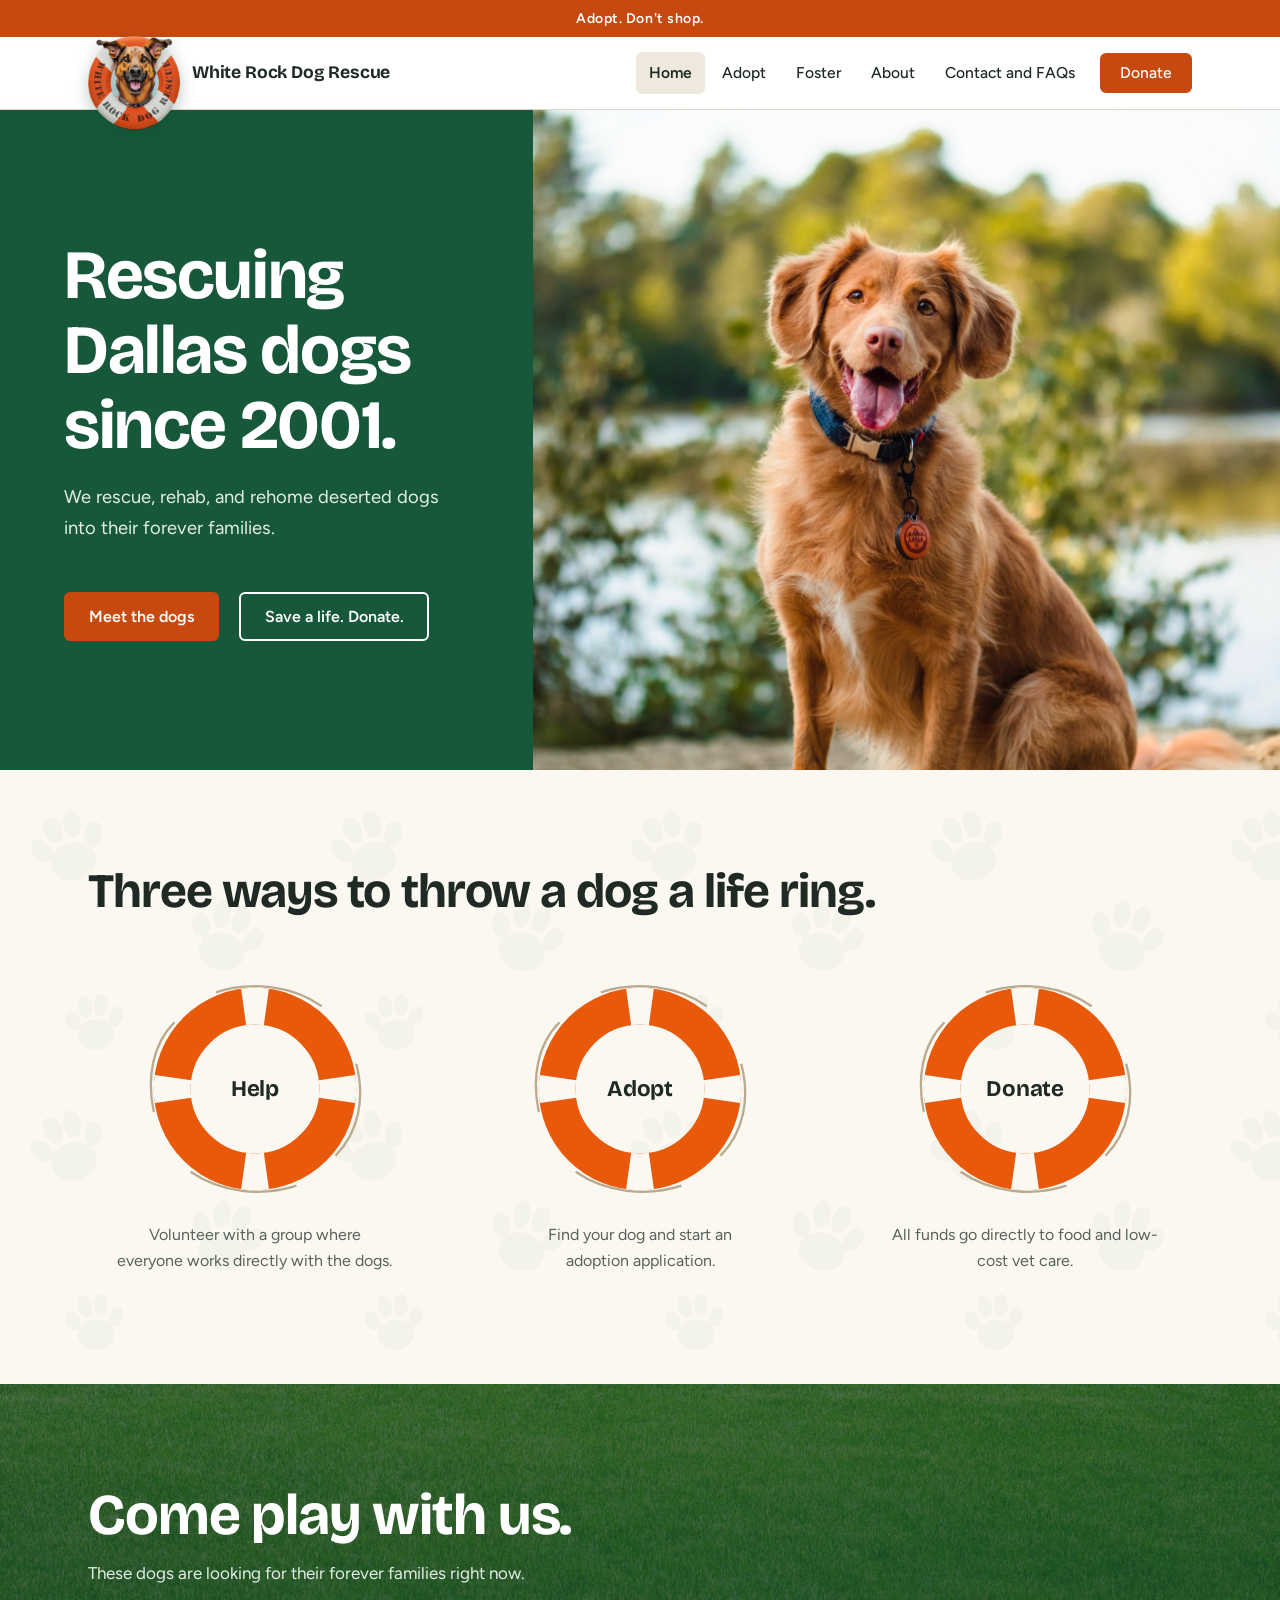
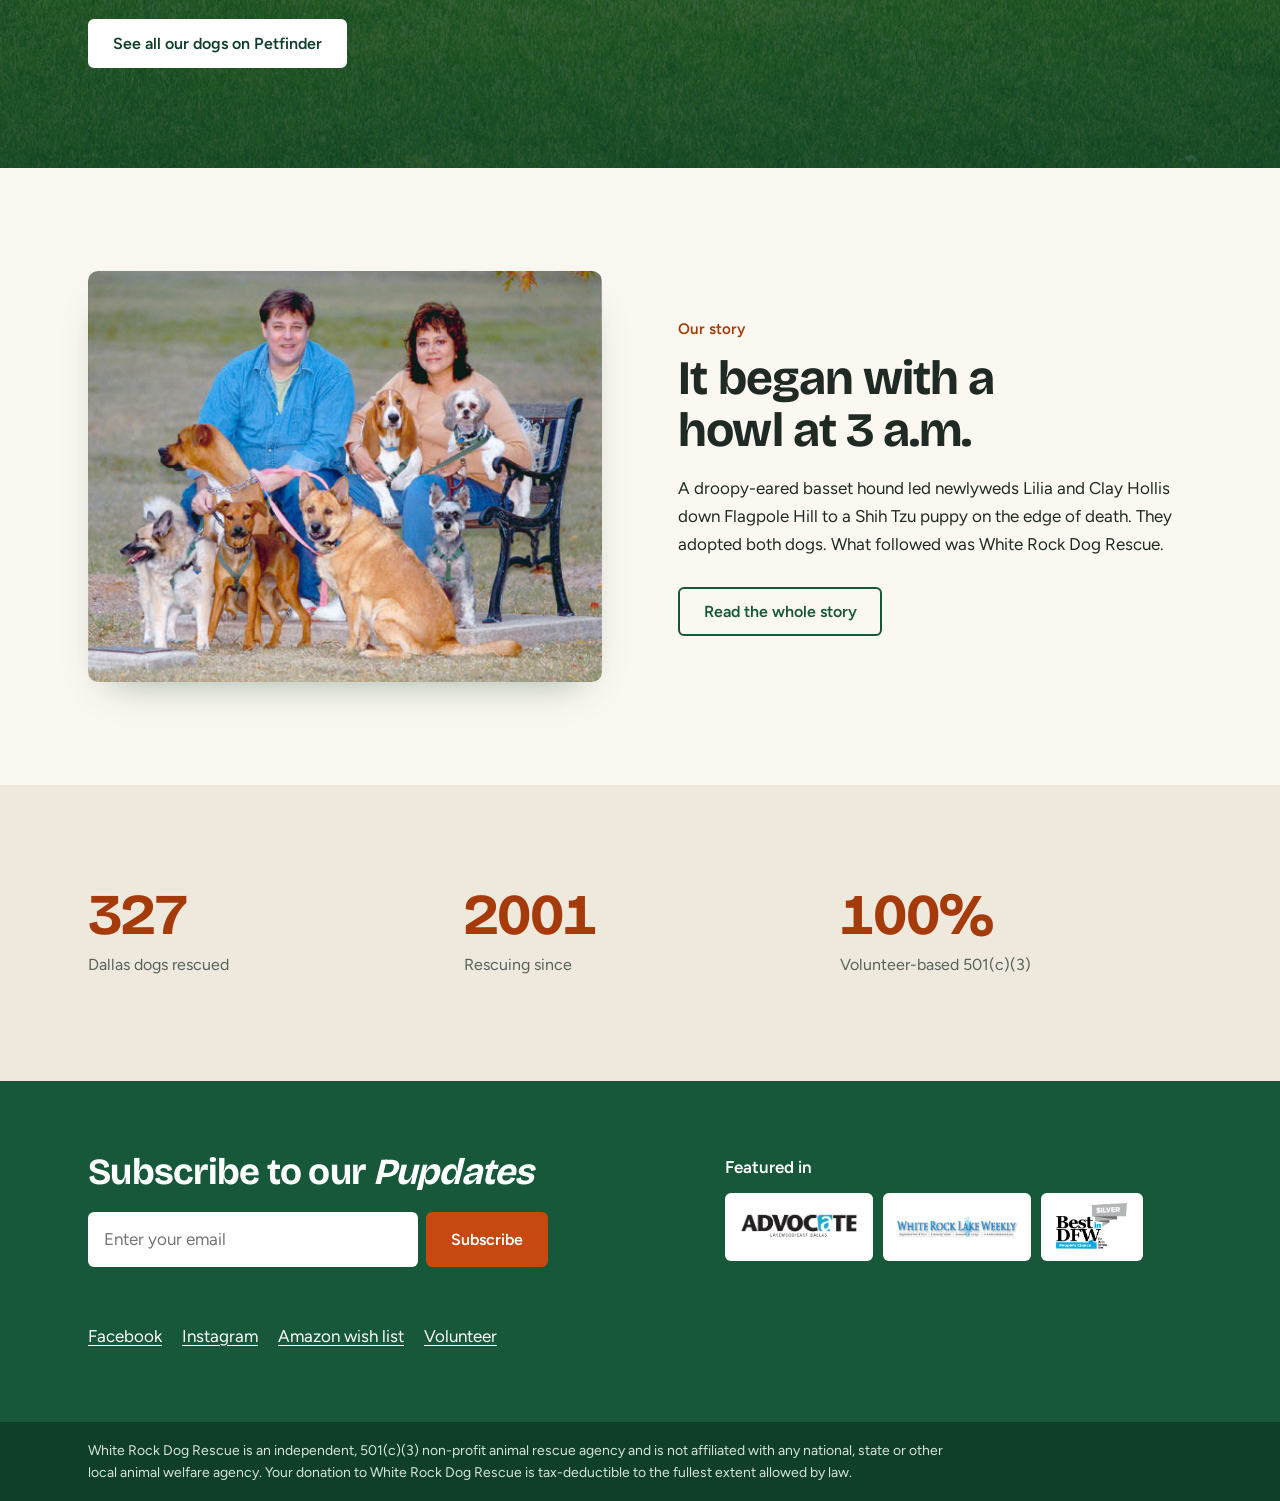
==== index.html @ 1a0a94f7 "feat: add White Rock Dog Rescue website Co-Authored-By: Claude Opus 5.5 <noreply@anthropic.com>" ====
<!doctype html>
<html lang="en">
<head>
<meta charset="utf-8">
<meta name="viewport" content="width=device-width, initial-scale=1">
<title>White Rock Dog Rescue | Dallas Dog Rescue | Dallas, TX</title>
<meta name="description" content="100% volunteer Dallas dog rescue since 2001. We rescue, rehab, and rehome deserted dogs from around White Rock Lake.">
<meta property="og:title" content="White Rock Dog Rescue | Dallas Dog Rescue | Dallas, TX">
<meta property="og:description" content="100% volunteer Dallas dog rescue since 2001. We rescue, rehab, and rehome deserted dogs from around White Rock Lake.">
<meta property="og:image" content="https://www.whiterockdog.org/assets/hero-dog.jpg">
<link rel="icon" href="assets/favicon.png">
<link rel="preconnect" href="https://fonts.googleapis.com">
<link rel="preconnect" href="https://fonts.gstatic.com" crossorigin>
<link rel="stylesheet" href="https://fonts.googleapis.com/css2?family=Bricolage+Grotesque:opsz,wght@12..96,600;12..96,700&family=Figtree:ital,wght@0,400;0,500;0,600;1,400&display=swap">
<link rel="stylesheet" href="assets/styles.css">
</head>
<body>
<a class="skip" href="#main">Skip to main content</a>
<div class="topbar"><a href="adopt.html">Adopt. Don't shop.</a></div>
<header class="site-header">
  <div class="wrap nav-row">
    <a class="brand" href="index.html"><img src="assets/logo.png" width="240" height="246" alt="White Rock Dog Rescue logo: a smiling shepherd mix inside an orange life ring"><span>White Rock Dog Rescue</span></a>
    <button class="menu-btn" type="button" aria-expanded="false" aria-controls="site-nav">Menu</button>
    <nav class="nav" id="site-nav" aria-label="Main"><a href="index.html" aria-current="page">Home</a><a href="adopt.html">Adopt</a><a href="foster.html">Foster</a><a href="about.html">About</a><a href="contact.html">Contact and FAQs</a><a class="btn" href="donate.html">Donate</a></nav>
  </div>
</header>
<main id="main">
<section class="hero">
  <div class="hero-copy">
    <h1>Rescuing Dallas dogs since 2001.</h1>
    <p>We rescue, rehab, and rehome deserted dogs into their forever families.</p>
    <div class="actions"><a class="btn" href="adopt.html">Meet the dogs</a><a class="btn btn-line" href="donate.html">Save a life. Donate.</a></div>
  </div>
  <div class="hero-photo"><img src="assets/hero-dog.jpg" width="2200" height="1335" alt="A smiling golden-red dog sitting on the shore of a lake" fetchpriority="high"></div>
</section>
<section class="rings pawed">
  <div class="wrap">
    <h2 class="rings-intro">Three ways to throw a dog a life ring.</h2>
    <div class="ring-grid">
      <a class="ring-link" href="volunteer.html"><div class="ring"><svg viewBox="0 0 200 200" aria-hidden="true"><path d="M30 42C10 62 6 92 12 120M170 158c20-20 26-50 18-80M44 172c26 18 62 22 92 12M158 28C132 10 96 6 66 16" fill="none" stroke="#b9a98f" stroke-width="2"/><circle cx="100" cy="100" r="72" fill="none" stroke="#e8590c" stroke-width="32"/><g fill="none" stroke="#fbf8f1" stroke-width="32" stroke-dasharray="20 93.1"><circle cx="100" cy="100" r="72" pathLength="452.4" stroke-dashoffset="10"/></g></svg><b>Help</b></div><p>Volunteer with a group where everyone works directly with the dogs.</p></a>
      <a class="ring-link" href="adopt.html"><div class="ring"><svg viewBox="0 0 200 200" aria-hidden="true"><path d="M30 42C10 62 6 92 12 120M170 158c20-20 26-50 18-80M44 172c26 18 62 22 92 12M158 28C132 10 96 6 66 16" fill="none" stroke="#b9a98f" stroke-width="2"/><circle cx="100" cy="100" r="72" fill="none" stroke="#e8590c" stroke-width="32"/><g fill="none" stroke="#fbf8f1" stroke-width="32" stroke-dasharray="20 93.1"><circle cx="100" cy="100" r="72" pathLength="452.4" stroke-dashoffset="10"/></g></svg><b>Adopt</b></div><p>Find your dog and start an adoption application.</p></a>
      <a class="ring-link" href="donate.html"><div class="ring"><svg viewBox="0 0 200 200" aria-hidden="true"><path d="M30 42C10 62 6 92 12 120M170 158c20-20 26-50 18-80M44 172c26 18 62 22 92 12M158 28C132 10 96 6 66 16" fill="none" stroke="#b9a98f" stroke-width="2"/><circle cx="100" cy="100" r="72" fill="none" stroke="#e8590c" stroke-width="32"/><g fill="none" stroke="#fbf8f1" stroke-width="32" stroke-dasharray="20 93.1"><circle cx="100" cy="100" r="72" pathLength="452.4" stroke-dashoffset="10"/></g></svg><b>Donate</b></div><p>All funds go directly to food and low-cost vet care.</p></a>
    </div>
  </div>
</section>
<section class="grass play">
  <div class="wrap">
    <h2>Come play with us.</h2>
    <p class="play-lead">These dogs are looking for their forever families right now.</p>
    <div class="pet-panel"><pet-scroller s3Url="https://dbw3zep4prcju.cloudfront.net/" apiBase="https://psl.petfinder.com/graphql" organization='["TX1765"]' status="adoptable" petfinderUrl="https://www.petfinder.com/" hideBreed="false" limit="4" petListTitle=""></pet-scroller></div>
<script src="https://www.petfinder.com/pet-scroller.bundle.js"></script>
    <div class="actions"><a class="btn btn-light" href="https://www.petfinder.com/search/pets-for-adoption/?shelter_id%5B0%5D=TX1765&amp;sort%5B0%5D=recently_added">See all our dogs on Petfinder</a></div>
  </div>
</section>
<section class="section">
  <div class="wrap split">
    <figure><img src="assets/hollis-crew.jpg" width="550" height="441" alt="Clay and Lilia Hollis on a park bench surrounded by their seven dogs" loading="lazy"></figure>
    <div>
      <p class="eyebrow">Our story</p>
      <h2>It began with a howl at 3 a.m.</h2>
      <p>A droopy-eared basset hound led newlyweds Lilia and Clay Hollis down Flagpole Hill to a Shih Tzu puppy on the edge of death. They adopted both dogs. What followed was White Rock Dog Rescue.</p>
      <div class="actions"><a class="btn btn-line" href="about.html">Read the whole story</a></div>
    </div>
  </div>
</section>
<section class="section alt">
  <div class="wrap">
    <ul class="stats">
      <li><div>327</div><span>Dallas dogs rescued</span></li>
      <li><div>2001</div><span>Rescuing since</span></li>
      <li><div>100%</div><span>Volunteer-based 501(c)(3)</span></li>
    </ul>
  </div>
</section>
</main>
<footer class="site-footer">
  <div class="wrap foot-main">
    <div>
      <h2>Subscribe to our <em>Pupdates</em></h2>
      <form class="sub-form">
        <input type="email" name="email" required placeholder="Enter your email" aria-label="Email address" autocomplete="email">
        <button class="btn" type="submit">Subscribe</button>
      </form>
      <p class="sub-note" role="status"></p>
      <div class="foot-links">
        <a href="https://www.facebook.com/whiterockdog">Facebook</a>
        <a href="https://www.instagram.com/whiterockdog">Instagram</a>
        <a href="https://www.amazon.com/hz/wishlist/ls/352WGH3NN4G8F?ref_=wl_share">Amazon wish list</a>
        <a href="volunteer.html">Volunteer</a>
      </div>
    </div>
    <div>
      <p class="press-title">Featured in</p>
      <div class="press">
        <a href="https://lakewood.advocatemag.com/lilia-hollis/"><img src="assets/press-advocate.jpg" width="577" height="181" alt="Lakewood Advocate" loading="lazy"></a>
        <a href="https://whiterocklakeweekly.com/vol-14-no-35-september-1-7-2023/"><img src="assets/press-weekly.jpg" width="700" height="134" alt="White Rock Lake Weekly" loading="lazy"></a>
        <span><img src="assets/press-dmn.jpg" width="239" height="160" alt="Best in DFW silver award, Dallas Morning News" loading="lazy"></span>
      </div>
    </div>
  </div>
  <div class="legal"><div class="wrap"><p>White Rock Dog Rescue is an independent, 501(c)(3) non-profit animal rescue agency and is not affiliated with any national, state or other local animal welfare agency. Your donation to White Rock Dog Rescue is tax-deductible to the fullest extent allowed by law.</p></div></div>
</footer>
<script src="assets/site.js"></script>

</body>
</html>
---- assets/styles.css ----
:root {
  --orange: #c8490f;
  --orange-dark: #a53a0a;
  --ring: #e8590c;
  --green: #17583a;
  --green-dark: #0f3f29;
  --leaf: #4e9a47;
  --cream: #fbf8f1;
  --sand: #efe9dd;
  --ink: #1e2a23;
  --muted: #56625a;
  --line: #ddd6c7;
  --display: "Bricolage Grotesque", Georgia, serif;
  --body: "Figtree", system-ui, sans-serif;
  --gutter: clamp(16px, 4vw, 48px);
  --shadow: 0 18px 40px -22px rgb(15 63 41 / 0.45);
}

*, *::before, *::after { box-sizing: border-box; }
html { scroll-behavior: smooth; -webkit-text-size-adjust: 100%; }
body { margin: 0; background: var(--cream); color: var(--ink); font: 400 1.0625rem/1.65 var(--body); }
img { display: block; max-width: 100%; height: auto; }
h1, h2, h3 { margin: 0; font-family: var(--display); font-weight: 700; line-height: 1.08; letter-spacing: -0.02em; text-wrap: balance; }
h2 { font-size: clamp(1.9rem, 4vw, 3rem); }
h3 { font-size: 1.25rem; letter-spacing: -0.01em; line-height: 1.25; }
p { margin: 0 0 1.1em; text-wrap: pretty; }
p:last-child { margin-bottom: 0; }
a { color: var(--green); text-underline-offset: 3px; }
a:hover { color: var(--orange-dark); }
:focus-visible { outline: 3px solid var(--ring); outline-offset: 3px; border-radius: 2px; }

.wrap { width: min(100%, 1200px); margin-inline: auto; padding-inline: var(--gutter); }
.narrow { max-width: 68ch; }
.skip { position: absolute; left: 16px; top: -60px; z-index: 30; padding: 10px 16px; background: #fff; color: var(--ink); }
.skip:focus { top: 8px; }
.eyebrow { margin-bottom: 0.7rem; color: var(--orange-dark); font-size: 0.95rem; font-weight: 600; }

.btn { display: inline-block; padding: 0.8em 1.45em; border: 2px solid var(--orange); border-radius: 6px; background: var(--orange); color: #fff; font: 600 1rem/1.2 var(--body); text-decoration: none; cursor: pointer; transition: background-color 0.2s, border-color 0.2s, color 0.2s, transform 0.2s; }
.btn:hover { background: var(--orange-dark); border-color: var(--orange-dark); color: #fff; transform: translateY(-1px); }
.btn:active { transform: translateY(1px); }
.btn-line { background: transparent; border-color: currentColor; color: var(--green); }
.btn-line:hover { background: var(--green); border-color: var(--green); }
.btn-light { background: #fff; border-color: #fff; color: var(--green-dark); }
.btn-light:hover { background: var(--sand); border-color: var(--sand); color: var(--green-dark); }
.actions { display: flex; flex-wrap: wrap; align-items: center; gap: 12px 20px; margin-top: 1.8rem; }

/* Header */
.topbar { background: var(--orange); color: #fff; text-align: center; font-size: 0.875rem; font-weight: 600; letter-spacing: 0.04em; }
.topbar a { display: block; padding: 7px 16px; color: #fff; text-decoration: none; }
.topbar a:hover { color: #fff; text-decoration: underline; }
.site-header { position: sticky; top: 0; z-index: 20; background: #fff; border-bottom: 1px solid var(--line); }
.nav-row { position: relative; display: flex; align-items: center; justify-content: space-between; min-height: 72px; gap: 16px; }
.brand { display: flex; align-items: center; gap: 12px; color: var(--ink); text-decoration: none; }
.brand img { width: 92px; height: auto; margin-block: -6px -26px; filter: drop-shadow(0 6px 8px rgb(15 63 41 / 0.28)); position: relative; z-index: 1; }
.brand span { font: 700 1.1rem/1.1 var(--display); letter-spacing: -0.01em; }
.nav { display: flex; align-items: center; gap: 4px; }
.nav a { padding: 8px 13px; border-radius: 6px; color: var(--ink); font-size: 0.975rem; font-weight: 500; text-decoration: none; transition: background-color 0.2s; }
.nav a:hover { background: var(--sand); color: var(--ink); }
.nav a[aria-current="page"] { background: var(--sand); font-weight: 600; }
.nav a.btn { margin-left: 8px; padding: 9px 18px; color: #fff; background: var(--orange); }
.nav a.btn:hover, .nav a.btn[aria-current="page"] { background: var(--orange-dark); color: #fff; }
.menu-btn { display: none; padding: 8px 14px; border: 1px solid var(--line); border-radius: 6px; background: #fff; color: var(--ink); font: 600 0.95rem var(--body); cursor: pointer; }

/* Home hero */
.hero { display: grid; grid-template-columns: minmax(0, 5fr) minmax(0, 7fr); background: var(--green); }
.hero-copy { display: flex; flex-direction: column; justify-content: center; padding: clamp(56px, 8vw, 110px) clamp(24px, 5vw, 72px); color: #fff; }
.hero h1 { font-size: clamp(2.6rem, 5.4vw, 4.6rem); }
.hero p { max-width: 34ch; margin-top: 1.2rem; font-size: 1.15rem; color: #e4efe7; }
.hero .btn-line { color: #fff; }
.hero .btn-line:hover { background: #fff; border-color: #fff; color: var(--green-dark); }
.hero-photo { min-height: min(78dvh, 660px); }
.hero-photo img { width: 100%; height: 100%; object-fit: cover; object-position: 50% 40%; }

/* Life rings */
.rings { padding: clamp(56px, 8vw, 96px) 0 clamp(64px, 9vw, 110px); }
.rings-intro { max-width: 30ch; margin-bottom: clamp(32px, 5vw, 56px); }
.ring-grid { display: grid; grid-template-columns: repeat(3, minmax(0, 1fr)); gap: clamp(24px, 4vw, 56px); }
.ring-link { display: block; color: var(--ink); text-align: center; text-decoration: none; }
.ring-link:hover { color: var(--ink); }
.ring { position: relative; width: min(100%, 230px); margin: 0 auto 1.1rem; }
.ring svg { display: block; width: 100%; height: auto; transition: transform 0.6s cubic-bezier(0.22, 1, 0.36, 1); }
.ring-link:hover svg { transform: rotate(28deg); }
.ring b { position: absolute; inset: 0; display: grid; place-items: center; font: 700 clamp(1.05rem, 2.1vw, 1.4rem) var(--display); letter-spacing: -0.01em; }
.ring-link p { max-width: 28ch; margin-inline: auto; color: var(--muted); font-size: 1rem; }

/* Grass bands */
.grass { position: relative; background: var(--green-dark) url("grass.jpg") center / cover; color: #fff; }
.grass::before { content: ""; position: absolute; inset: 0; background: linear-gradient(180deg, rgb(15 63 41 / 0.72), rgb(15 63 41 / 0.86)); }
.grass > * { position: relative; }
.page-head { padding: clamp(64px, 9vw, 112px) 0 clamp(52px, 7vw, 84px); }
.page-head h1 { font-size: clamp(3rem, 8vw, 5.5rem); }
.page-head p { max-width: 50ch; margin-top: 1rem; font-size: 1.15rem; color: #e4efe7; }
.play { padding: clamp(60px, 8vw, 100px) 0; }
.play h2 { font-size: clamp(2.2rem, 5vw, 3.6rem); }
.play-lead { max-width: 46ch; margin-top: 0.8rem; color: #e4efe7; }
.pet-panel { margin-top: 2rem; }
.pet-panel pet-scroller { display: block; max-width: 100%; color: var(--ink); }

/* Sections */
.section { padding: clamp(60px, 8vw, 104px) 0; }
.pawed { background-color: var(--cream); background-image: url("paw.svg"); background-size: 300px; }
.alt { background: var(--sand); }
.split { display: grid; grid-template-columns: minmax(0, 1fr) minmax(0, 1fr); gap: clamp(32px, 6vw, 80px); align-items: center; }
.split-top { align-items: start; }
.sticky { position: sticky; top: 104px; }
.split img, .framed { border-radius: 10px; box-shadow: var(--shadow); }
.split h2 { margin-bottom: 1.1rem; }
figure { margin: 0; }
figcaption { margin-top: 0.9rem; color: var(--muted); font-size: 0.925rem; line-height: 1.5; }

.stats { display: grid; grid-template-columns: repeat(3, minmax(0, 1fr)); gap: 24px; margin: 0; padding: 0; list-style: none; }
.stats div { font: 700 clamp(2.4rem, 5vw, 3.6rem)/1 var(--display); letter-spacing: -0.02em; color: var(--orange-dark); font-variant-numeric: tabular-nums; }
.stats span { display: block; margin-top: 0.45rem; color: var(--muted); font-size: 1rem; }

.story h2 { margin-bottom: 1.3rem; }
.story { font-size: 1.1rem; }
.pull { margin: 1.8rem 0; padding-left: 1.2rem; border-left: 4px solid var(--ring); font: 600 1.35rem/1.35 var(--display); }

.steps { margin: 1.6rem 0 0; padding: 0; list-style: none; }
.steps li { padding: 1.1rem 0; border-top: 1px solid var(--line); }
.steps h3 { margin-bottom: 0.3rem; }
.steps p { color: var(--muted); }

.faq { display: grid; grid-template-columns: repeat(2, minmax(0, 1fr)); gap: 2rem clamp(32px, 5vw, 64px); margin-top: 2.2rem; }
.faq h3 { margin-bottom: 0.4rem; }
.faq p { color: var(--muted); }

/* Forms */
label { display: block; margin-bottom: 0.35rem; font-size: 0.95rem; font-weight: 600; }
input, textarea { width: 100%; padding: 0.75em 0.9em; border: 1px solid #8f978f; border-radius: 6px; background: #fff; color: var(--ink); font: inherit; transition: border-color 0.2s, box-shadow 0.2s; }
input:focus, textarea:focus { border-color: var(--green); box-shadow: 0 0 0 3px rgb(23 88 58 / 0.2); outline: none; }
textarea { min-height: 140px; resize: vertical; }
.field { margin-bottom: 1.1rem; }
.field-row { display: grid; grid-template-columns: repeat(2, minmax(0, 1fr)); gap: 0 16px; }
.form-note { min-height: 1.5em; margin-top: 0.8rem; font-size: 0.95rem; color: var(--muted); }
.form-note.error { color: #a4231a; font-weight: 600; }
.contact-lines { margin: 0 0 1.6rem; padding: 0; list-style: none; font-size: 1.15rem; font-weight: 600; }
.contact-lines li { margin-bottom: 0.25rem; }
.link-row { display: flex; flex-wrap: wrap; gap: 8px 22px; }

.donate-card { padding: clamp(24px, 4vw, 44px); border-radius: 14px; background: #fff; box-shadow: var(--shadow); }
.donate-card h2 { margin-bottom: 0.9rem; font-size: clamp(1.8rem, 3.2vw, 2.5rem); }
.qr { width: min(100%, 300px); margin-inline: auto; }

/* Footer */
.site-footer { background: var(--green); color: #fff; }
.site-footer a { color: #fff; }
.site-footer a:hover { color: #ffd9c2; }
.foot-main { display: grid; grid-template-columns: minmax(0, 6fr) minmax(0, 5fr); gap: clamp(36px, 6vw, 80px); padding-block: clamp(48px, 6vw, 72px); }
.foot-main h2 { font-size: clamp(1.7rem, 3vw, 2.3rem); }
.foot-main em { font-style: italic; }
.sub-form { display: flex; gap: 8px; max-width: 460px; margin-top: 1.2rem; }
.sub-form input { flex: 1; min-width: 0; border-color: transparent; }
.sub-form .btn { flex: none; }
.sub-note { min-height: 1.5em; margin-top: 0.6rem; font-size: 0.95rem; color: #e4efe7; }
.press-title { margin-bottom: 0.8rem; font-weight: 600; }
.press { display: flex; flex-wrap: wrap; align-items: center; gap: 10px; }
.press a, .press span { display: grid; place-items: center; height: 68px; padding: 8px 12px; border-radius: 6px; background: #fff; transition: transform 0.2s; }
.press a:hover { transform: translateY(-2px); }
.press img { width: auto; max-width: 124px; max-height: 52px; }
.foot-links { display: flex; flex-wrap: wrap; gap: 8px 20px; margin-top: 1.4rem; }
.legal { background: var(--green-dark); color: #d6e4da; font-size: 0.875rem; line-height: 1.55; }
.legal .wrap { padding-block: 18px; }
.legal p { max-width: 95ch; }

@media (max-width: 960px) {
  .menu-btn { display: block; }
  .nav { position: absolute; top: 100%; left: 0; right: 0; display: none; flex-direction: column; align-items: stretch; padding: 10px var(--gutter) 16px; background: #fff; border-bottom: 1px solid var(--line); box-shadow: var(--shadow); }
  .nav.open { display: flex; }
  .nav a { padding: 12px; }
  .nav a.btn { margin: 6px 0 0; text-align: center; }
  .brand img { width: 74px; margin-block: -4px -18px; }
  .hero { grid-template-columns: minmax(0, 1fr); }
  .hero-photo { order: -1; min-height: 0; aspect-ratio: 3 / 2; }
  .split, .foot-main { grid-template-columns: minmax(0, 1fr); }
  .sticky { position: static; }
}

@media (max-width: 640px) {
  .brand span { font-size: 1rem; }
  .ring-grid { grid-template-columns: minmax(0, 1fr); gap: 20px; }
  .ring-link { display: grid; grid-template-columns: 84px minmax(0, 1fr); column-gap: 16px; text-align: left; }
  .ring { display: contents; }
  .ring svg { grid-row: 1 / 3; align-self: center; }
  .ring b { position: static; display: block; align-self: end; font-size: 1.3rem; }
  .ring-link p { align-self: start; max-width: none; margin: 0; }
  .qr { display: none; }
  .press { flex-wrap: nowrap; gap: 8px; }
  .press a, .press span { flex: 1 1 0; min-width: 0; height: 60px; padding: 6px 8px; }
  .press img { max-width: 100%; max-height: 46px; }
  .stats, .faq, .field-row { grid-template-columns: minmax(0, 1fr); }
  .sub-form { flex-direction: column; }
}

@media (prefers-reduced-motion: reduce) {
  html { scroll-behavior: auto; }
  *, *::before, *::after { transition: none !important; }
}
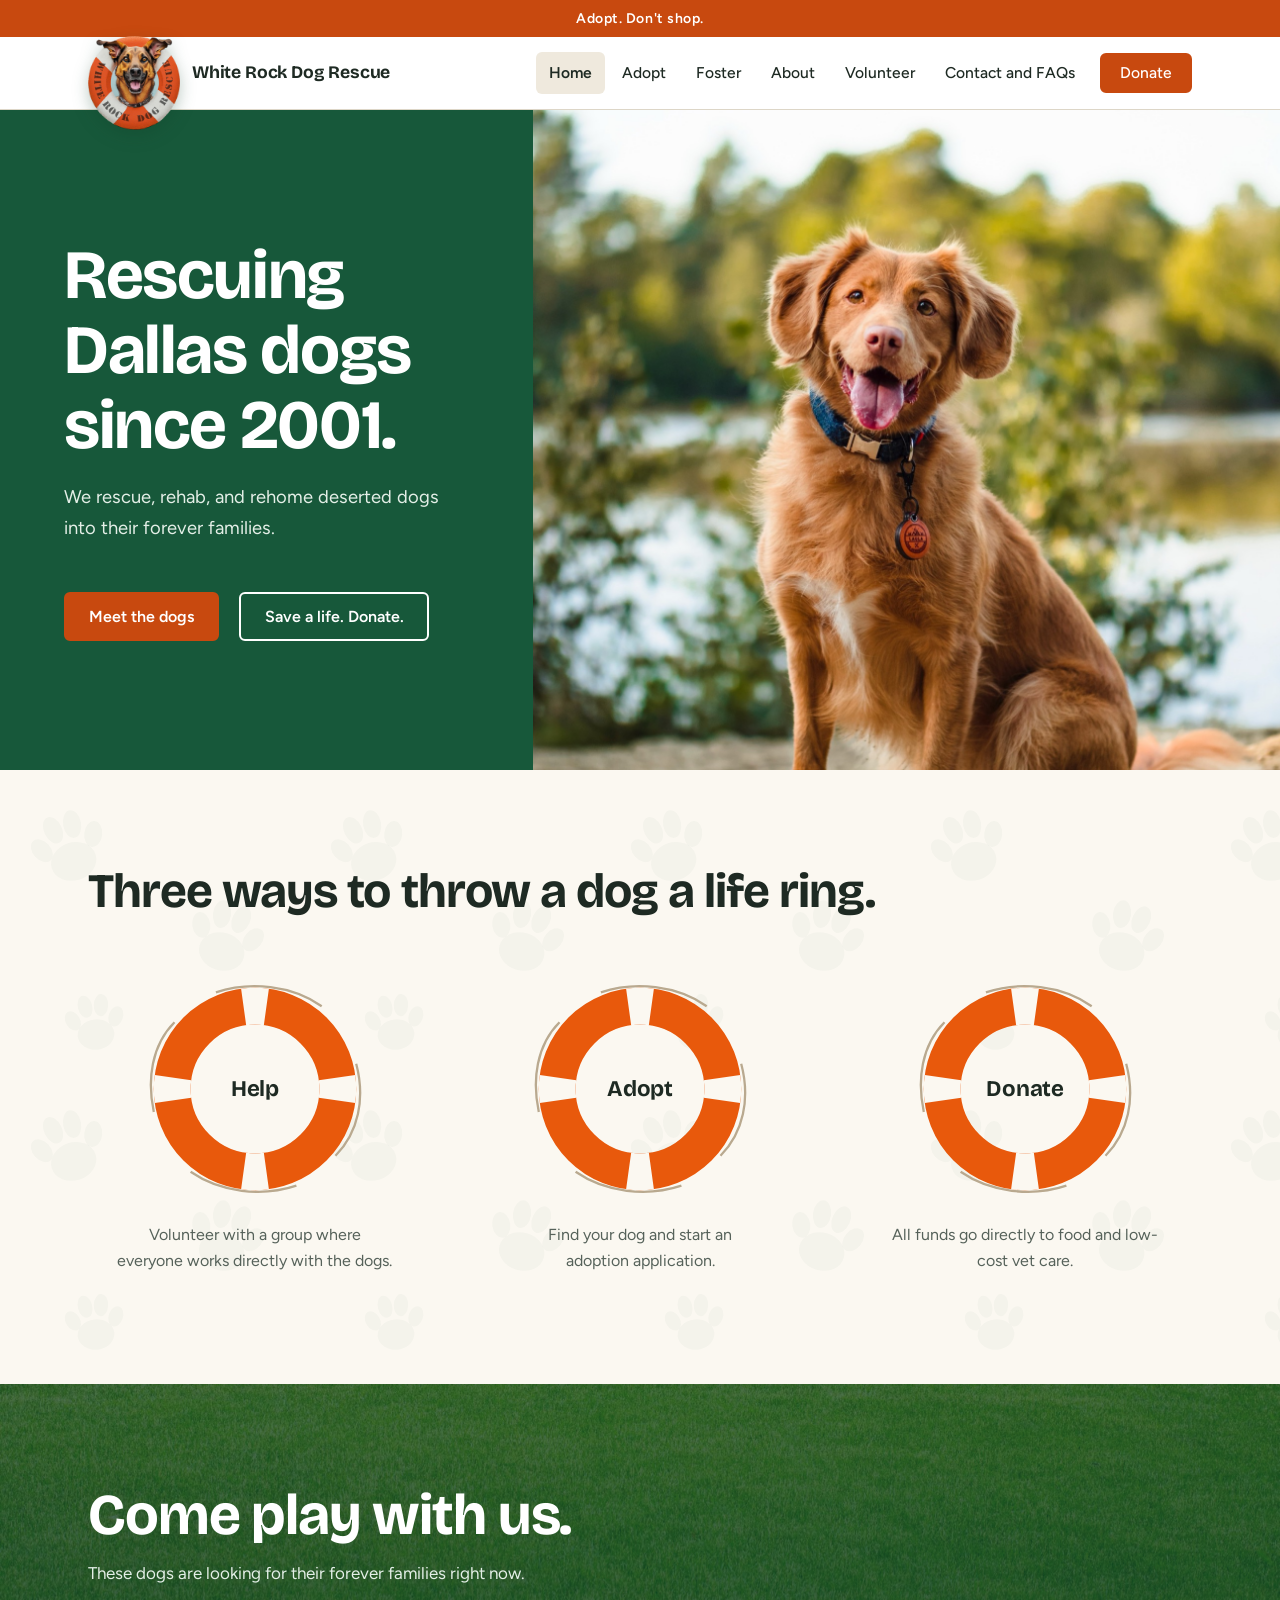
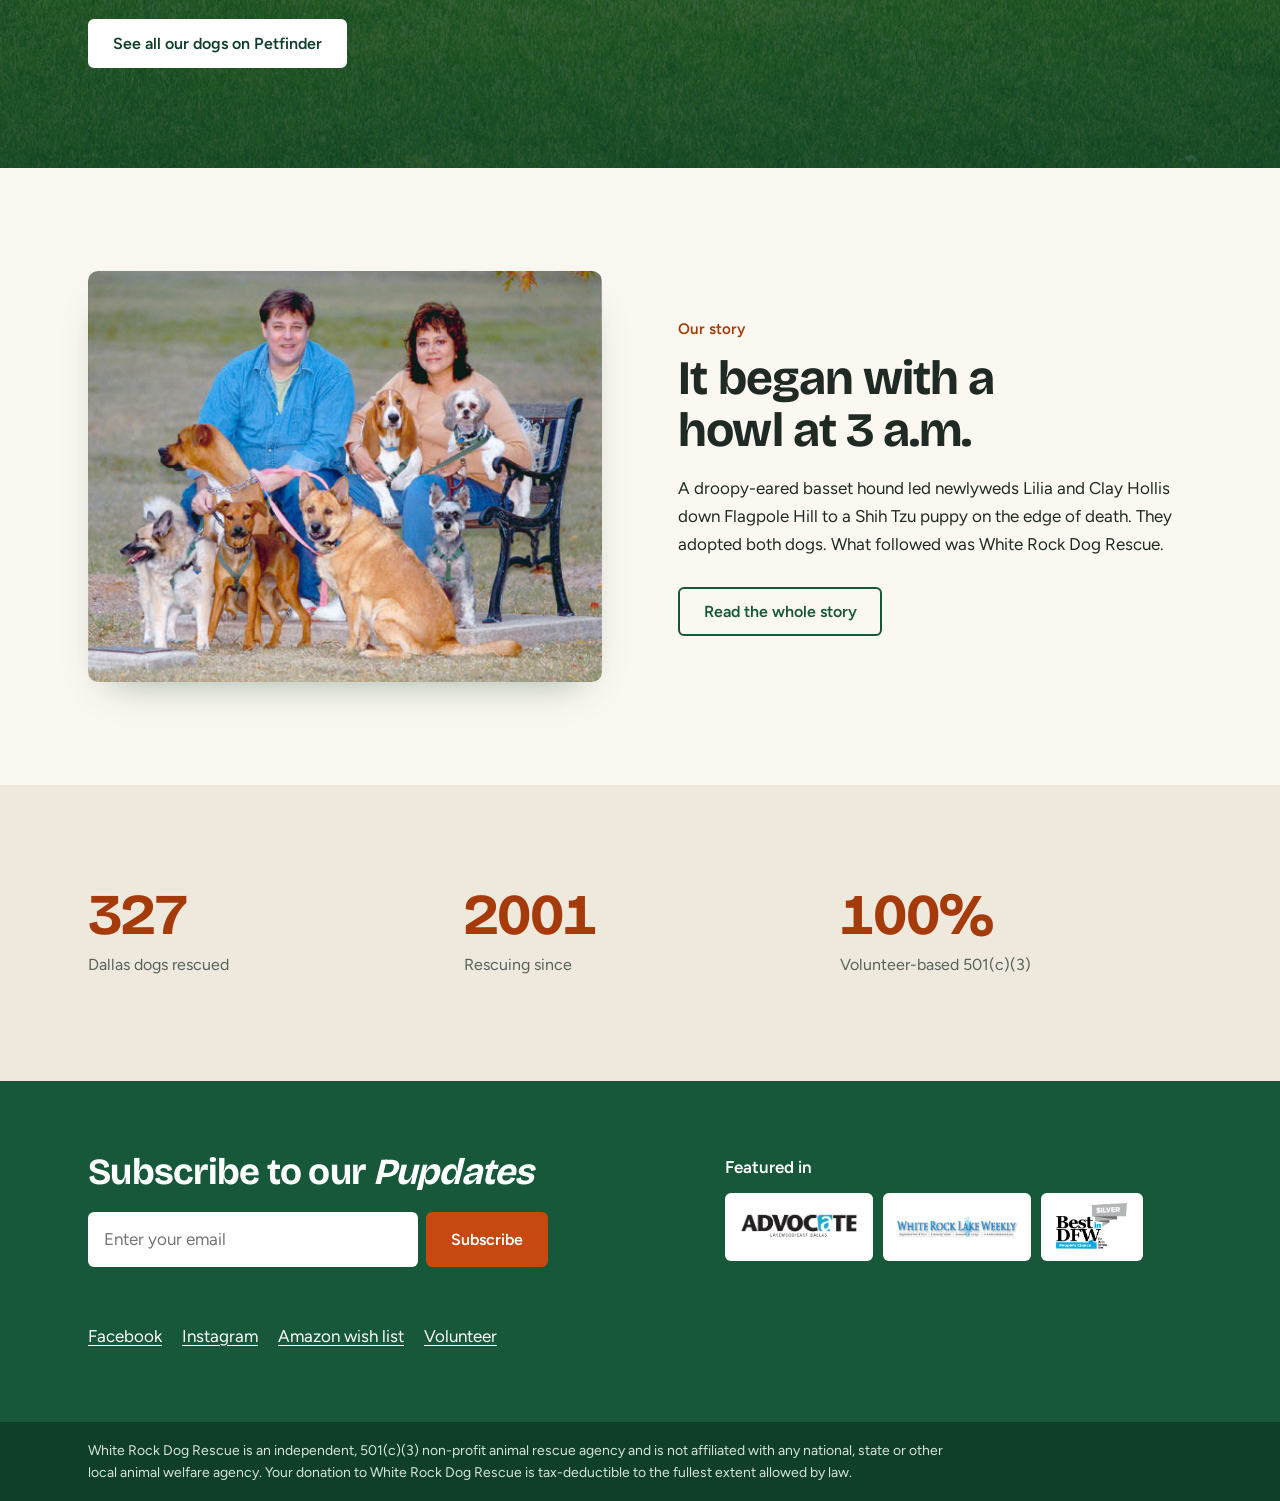
==== commit f0474db3: "fix: add volunteer nav link, reduced-motion support, defer Petfinder script Co-Authored-By: Claude O" ====
--- a/index.html
+++ b/index.html
@@ -3,6 +3,7 @@
 <head>
 <meta charset="utf-8">
 <meta name="viewport" content="width=device-width, initial-scale=1">
+<meta name="robots" content="noindex">
 <title>White Rock Dog Rescue | Dallas Dog Rescue | Dallas, TX</title>
 <meta name="description" content="100% volunteer Dallas dog rescue since 2001. We rescue, rehab, and rehome deserted dogs from around White Rock Lake.">
 <meta property="og:title" content="White Rock Dog Rescue | Dallas Dog Rescue | Dallas, TX">
@@ -21,7 +22,7 @@
   <div class="wrap nav-row">
     <a class="brand" href="index.html"><img src="assets/logo.png" width="240" height="246" alt="White Rock Dog Rescue logo: a smiling shepherd mix inside an orange life ring"><span>White Rock Dog Rescue</span></a>
     <button class="menu-btn" type="button" aria-expanded="false" aria-controls="site-nav">Menu</button>
-    <nav class="nav" id="site-nav" aria-label="Main"><a href="index.html" aria-current="page">Home</a><a href="adopt.html">Adopt</a><a href="foster.html">Foster</a><a href="about.html">About</a><a href="contact.html">Contact and FAQs</a><a class="btn" href="donate.html">Donate</a></nav>
+    <nav class="nav" id="site-nav" aria-label="Main"><a href="index.html" aria-current="page">Home</a><a href="adopt.html">Adopt</a><a href="foster.html">Foster</a><a href="about.html">About</a><a href="volunteer.html">Volunteer</a><a href="contact.html">Contact and FAQs</a><a class="btn" href="donate.html">Donate</a></nav>
   </div>
 </header>
 <main id="main">
@@ -48,7 +49,7 @@
     <h2>Come play with us.</h2>
     <p class="play-lead">These dogs are looking for their forever families right now.</p>
     <div class="pet-panel"><pet-scroller s3Url="https://dbw3zep4prcju.cloudfront.net/" apiBase="https://psl.petfinder.com/graphql" organization='["TX1765"]' status="adoptable" petfinderUrl="https://www.petfinder.com/" hideBreed="false" limit="4" petListTitle=""></pet-scroller></div>
-<script src="https://www.petfinder.com/pet-scroller.bundle.js"></script>
+<script src="https://www.petfinder.com/pet-scroller.bundle.js" defer></script>
     <div class="actions"><a class="btn btn-light" href="https://www.petfinder.com/search/pets-for-adoption/?shelter_id%5B0%5D=TX1765&amp;sort%5B0%5D=recently_added">See all our dogs on Petfinder</a></div>
   </div>
 </section>
--- a/assets/styles.css
+++ b/assets/styles.css
@@ -54,7 +54,7 @@
 .brand img { width: 92px; height: auto; margin-block: -6px -26px; filter: drop-shadow(0 6px 8px rgb(15 63 41 / 0.28)); position: relative; z-index: 1; }
 .brand span { font: 700 1.1rem/1.1 var(--display); letter-spacing: -0.01em; }
 .nav { display: flex; align-items: center; gap: 4px; }
-.nav a { padding: 8px 13px; border-radius: 6px; color: var(--ink); font-size: 0.975rem; font-weight: 500; text-decoration: none; transition: background-color 0.2s; }
+.nav a { white-space: nowrap; padding: 8px 13px; border-radius: 6px; color: var(--ink); font-size: 0.975rem; font-weight: 500; text-decoration: none; transition: background-color 0.2s; }
 .nav a:hover { background: var(--sand); color: var(--ink); }
 .nav a[aria-current="page"] { background: var(--sand); font-weight: 600; }
 .nav a.btn { margin-left: 8px; padding: 9px 18px; color: #fff; background: var(--orange); }
@@ -163,7 +163,7 @@
 .legal .wrap { padding-block: 18px; }
 .legal p { max-width: 95ch; }
 
-@media (max-width: 960px) {
+@media (max-width: 1040px) {
   .menu-btn { display: block; }
   .nav { position: absolute; top: 100%; left: 0; right: 0; display: none; flex-direction: column; align-items: stretch; padding: 10px var(--gutter) 16px; background: #fff; border-bottom: 1px solid var(--line); box-shadow: var(--shadow); }
   .nav.open { display: flex; }
@@ -196,3 +196,8 @@
   html { scroll-behavior: auto; }
   *, *::before, *::after { transition: none !important; }
 }
+
+@media (prefers-reduced-motion: reduce) {
+  html { scroll-behavior: auto; }
+  *, *::before, *::after { transition: none !important; }
+}
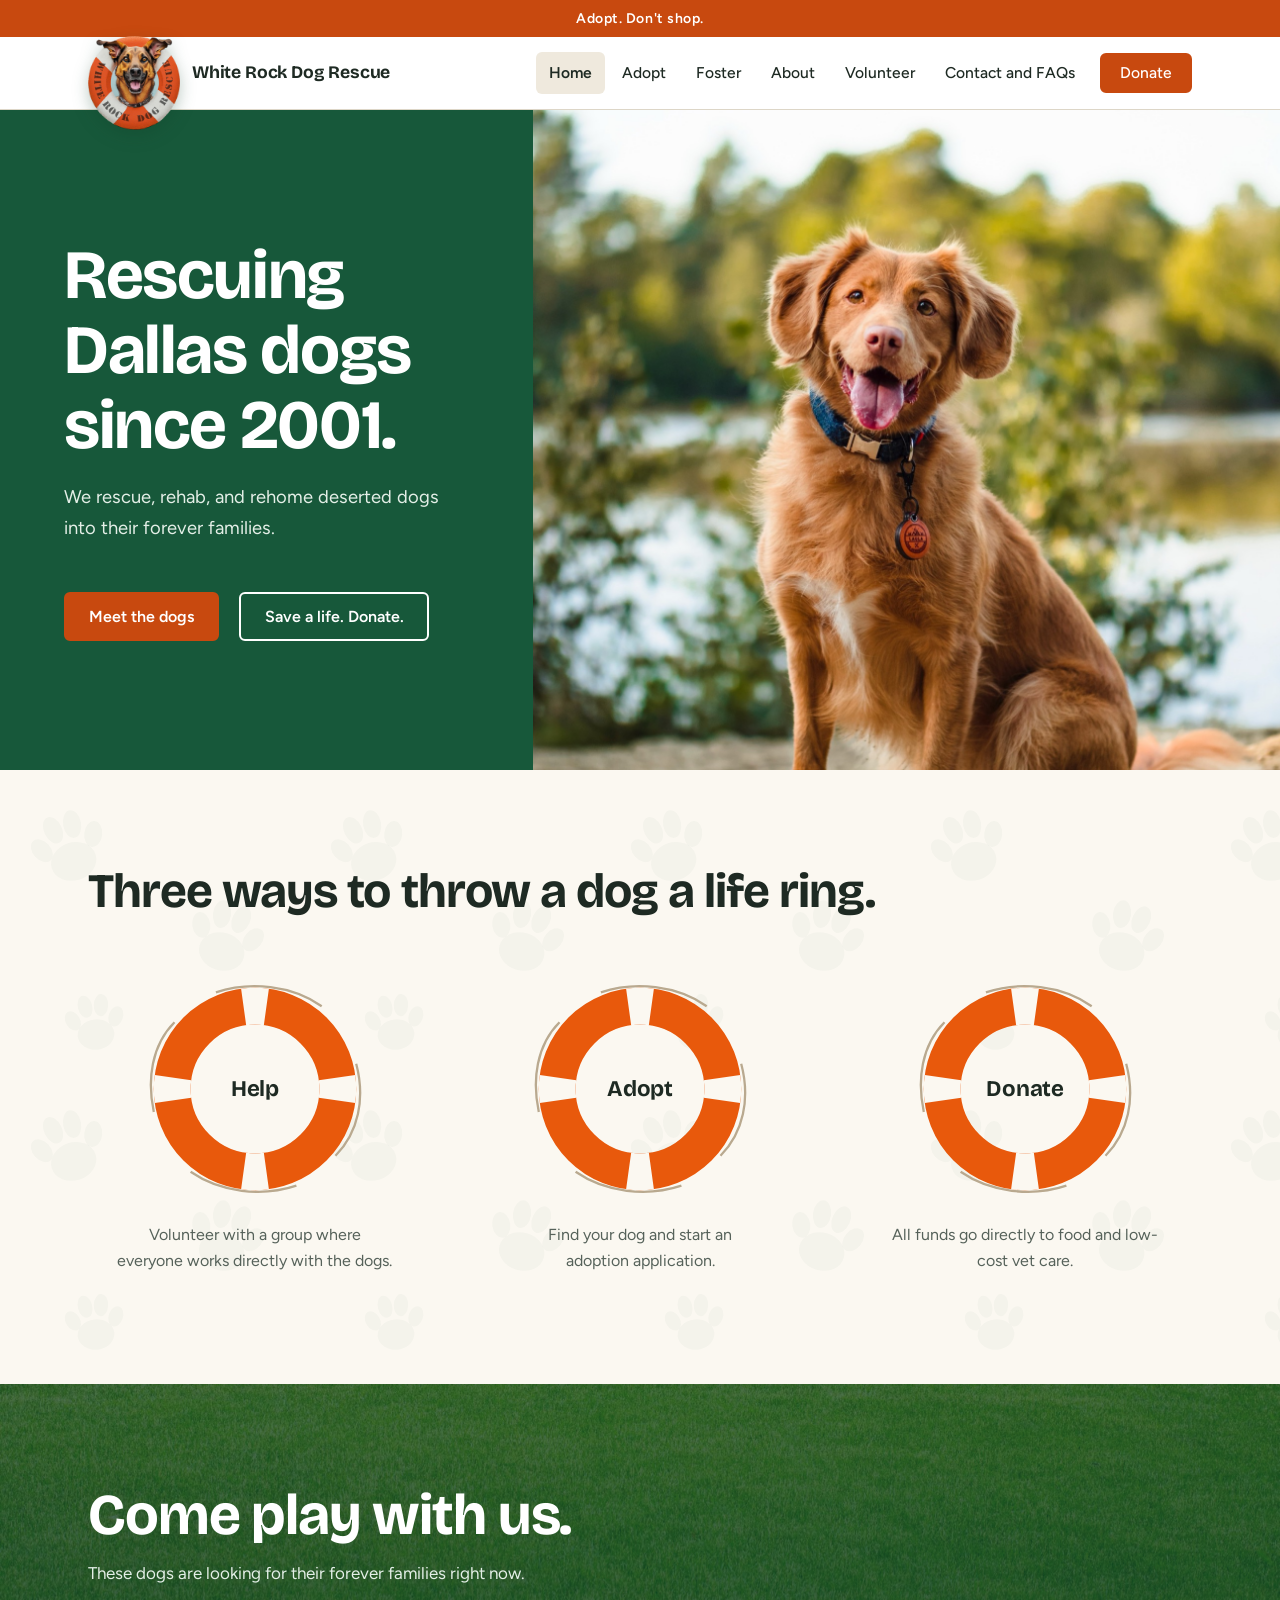
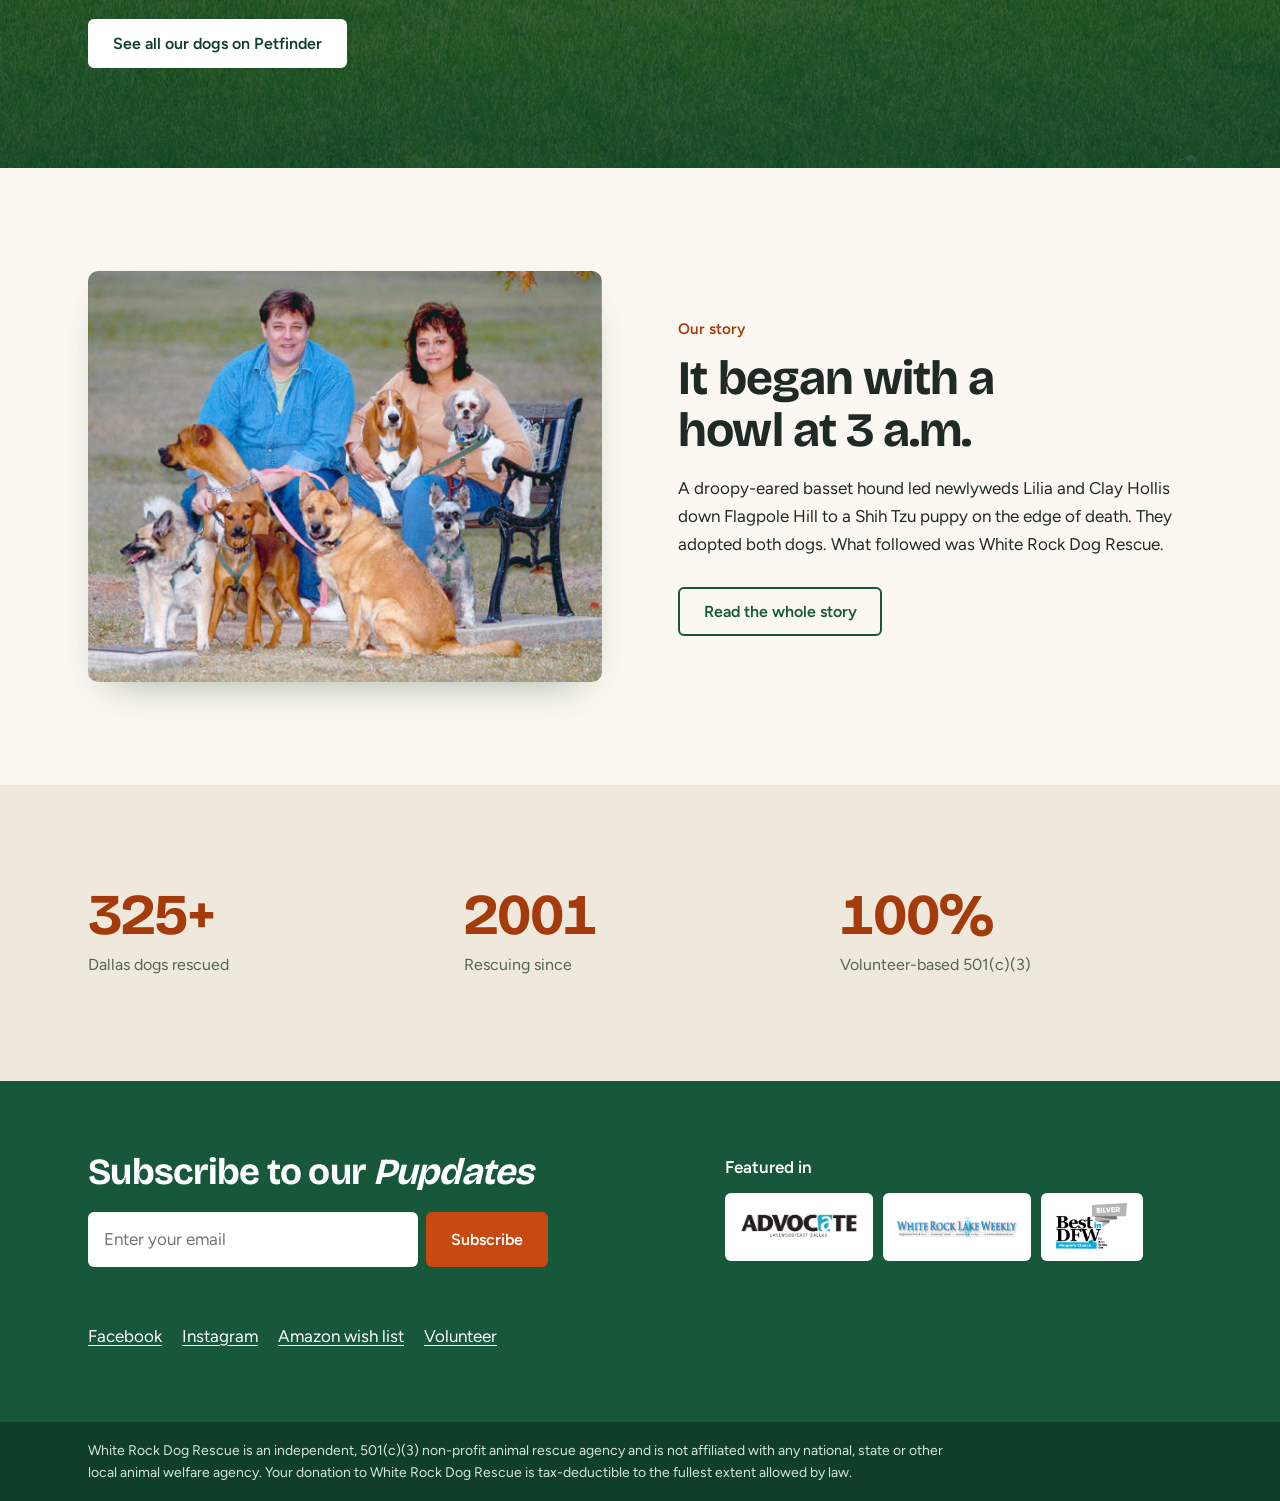
==== commit 7d68f98c: "fix: show rescued count as 325+ so it stays accurate Co-Authored-By: Claude Opus 5.5 <noreply@anthro" ====
--- a/index.html
+++ b/index.html
@@ -67,7 +67,7 @@
 <section class="section alt">
   <div class="wrap">
     <ul class="stats">
-      <li><div>327</div><span>Dallas dogs rescued</span></li>
+      <li><div>325+</div><span>Dallas dogs rescued</span></li>
       <li><div>2001</div><span>Rescuing since</span></li>
       <li><div>100%</div><span>Volunteer-based 501(c)(3)</span></li>
     </ul>
